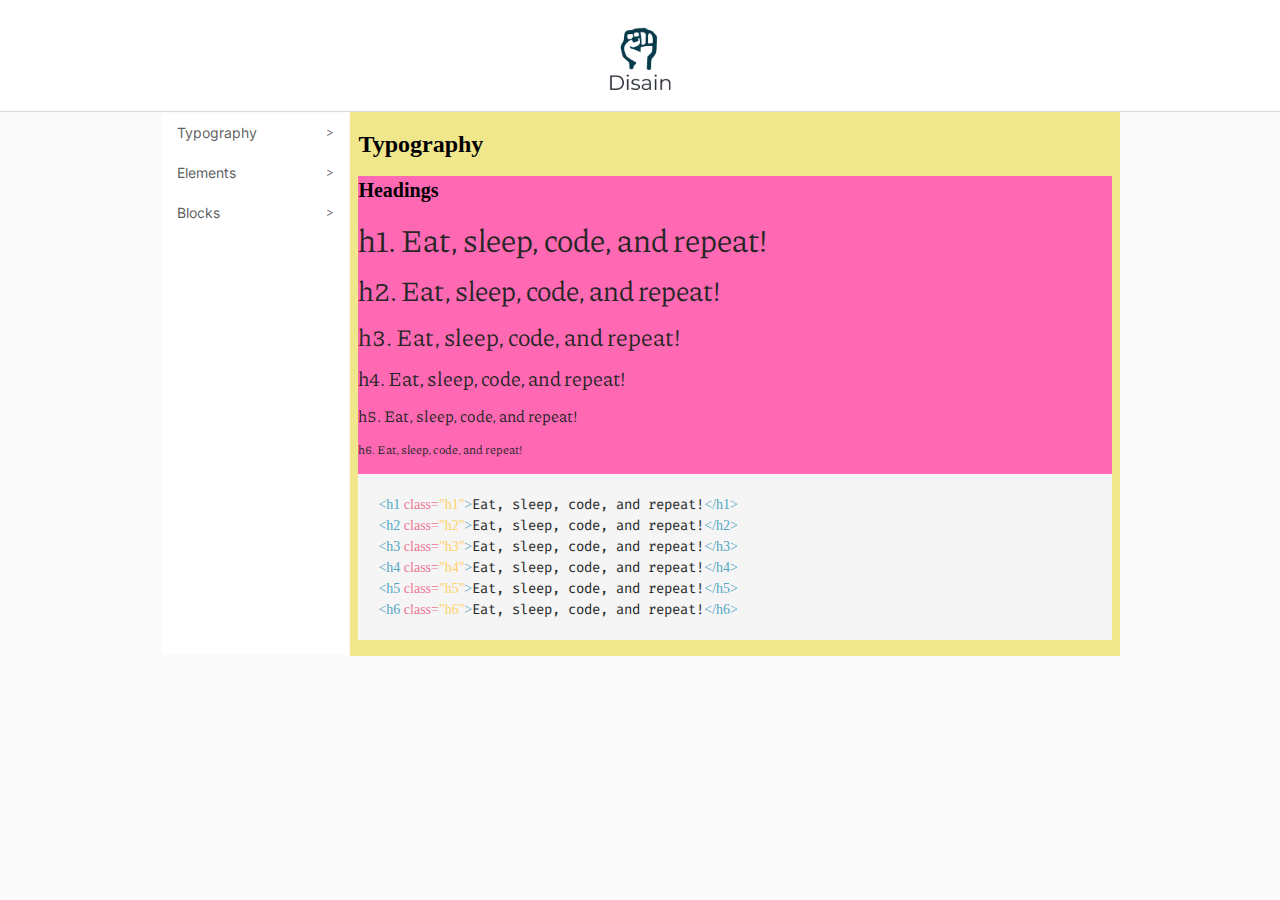
==== index.html @ a1369aed "I fixed logo" ====
<!DOCTYPE html>
<html lang="en">
  <head>
    <meta charset="UTF-8" />
    <meta http-equiv="X-UA-Compatible" content="IE=edge" />
    <meta name="viewport" content="width=device-width, initial-scale=1.0" />
    <title>HTML & CSS Essentials</title>
    <link rel="preconnect" href="https://fonts.gstatic.com" />
    <link
      href="https://fonts.googleapis.com/css2?family=Fira+Code:wght@400;700&family=Montserrat:wght@400;700&family=Piazzolla:wght@400;700&family=Red+Hat+Display:wght@400;700&display=swap"
      rel="stylesheet"
    />
    <link rel="stylesheet" href="./styles.css" />
  </head>
  <body>
    <div class="wrapper">
      <header class="header">
        <a href="./index.html">
          <img class="header__img" src="./assets/desain-logo.svg" />
        </a>
      </header>
      <main>
        <aside class="sidebar">
          <ul>
            <li>
              <a href="./index.html"
                ><p>Typography</p>
                <span>></span></a
              >
            </li>
            <li>
              <a href="./elements.html"
                ><p>Elements</p>
                <span>></span></a
              >
            </li>
            <li>
              <a href="./blocks.html"
                ><p>Blocks</p>
                <span>></span></a
              >
            </li>
          </ul>
        </aside>
        <div class="container">
          <h1 class="title">Typography</h1>
          <section class="headings">
            <h2 class="subtitle">Headings</h2>
            <article class="headings__content">
              <h1>h1. Eat, sleep, code, and repeat!</h1>
              <h2>h2. Eat, sleep, code, and repeat!</h2>
              <h3>h3. Eat, sleep, code, and repeat!</h3>
              <h4>h4. Eat, sleep, code, and repeat!</h4>
              <h5>h5. Eat, sleep, code, and repeat!</h5>
              <h6>h6. Eat, sleep, code, and repeat!</h6>
            </article>
            <div class="code_content">
              <code class="code_line">
                <span class="code_line--tag">&lt;h1</span><span class="code_line--attribute"> class=</span><span class="code_line--value">&quot;h1&quot;</span><span class="code_line--tag">&gt;</span>Eat, sleep, code, and repeat!<span class="code_line--tag">&lt;&sol;h1&gt;</span>
              </code>
              <code class="code_line">
                <span class="code_line--tag">&lt;h2</span><span class="code_line--attribute"> class=</span><span class="code_line--value">&quot;h2&quot;</span><span class="code_line--tag">&gt;</span>Eat, sleep, code, and repeat!<span class="code_line--tag">&lt;&sol;h2&gt;</span>
              </code>
              <code class="code_line">
                <span class="code_line--tag">&lt;h3</span><span class="code_line--attribute"> class=</span><span class="code_line--value">&quot;h3&quot;</span><span class="code_line--tag">&gt;</span>Eat, sleep, code, and repeat!<span class="code_line--tag">&lt;&sol;h3&gt;</span>
              </code>
              <code class="code_line">
                <span class="code_line--tag">&lt;h4</span><span class="code_line--attribute"> class=</span><span class="code_line--value">&quot;h4&quot;</span><span class="code_line--tag">&gt;</span>Eat, sleep, code, and repeat!<span class="code_line--tag">&lt;&sol;h4&gt;</span>
              </code>
              <code class="code_line">
                <span class="code_line--tag">&lt;h5</span><span class="code_line--attribute"> class=</span><span class="code_line--value">&quot;h5&quot;</span><span class="code_line--tag">&gt;</span>Eat, sleep, code, and repeat!<span class="code_line--tag">&lt;&sol;h5&gt;</span>
              </code>
              <code class="code_line">
                <span class="code_line--tag">&lt;h6</span><span class="code_line--attribute"> class=</span><span class="code_line--value">&quot;h6&quot;</span><span class="code_line--tag">&gt;</span>Eat, sleep, code, and repeat!<span class="code_line--tag">&lt;&sol;h6&gt;</span>
              </code>
            </div>
          </section>
      </main>
    </div>
  </body>
</html>
---- styles.css ----
@import url("https://fonts.googleapis.com/css2?family=Fira+Code:wght@400;700&family=Montserrat:wght@400;700&family=Piazzolla:wght@400;700&family=Inter:wght@400;700&family=Red+Hat+Display:wght@400;700&display=swap");

@import url("./stylesheets/global.css");
@import url("./stylesheets/containers.css");
@import url("./stylesheets/header.css");
@import url("./stylesheets/sidebar.css");
@import url("./stylesheets/headings.css");
@import url("./stylesheets/code.css");
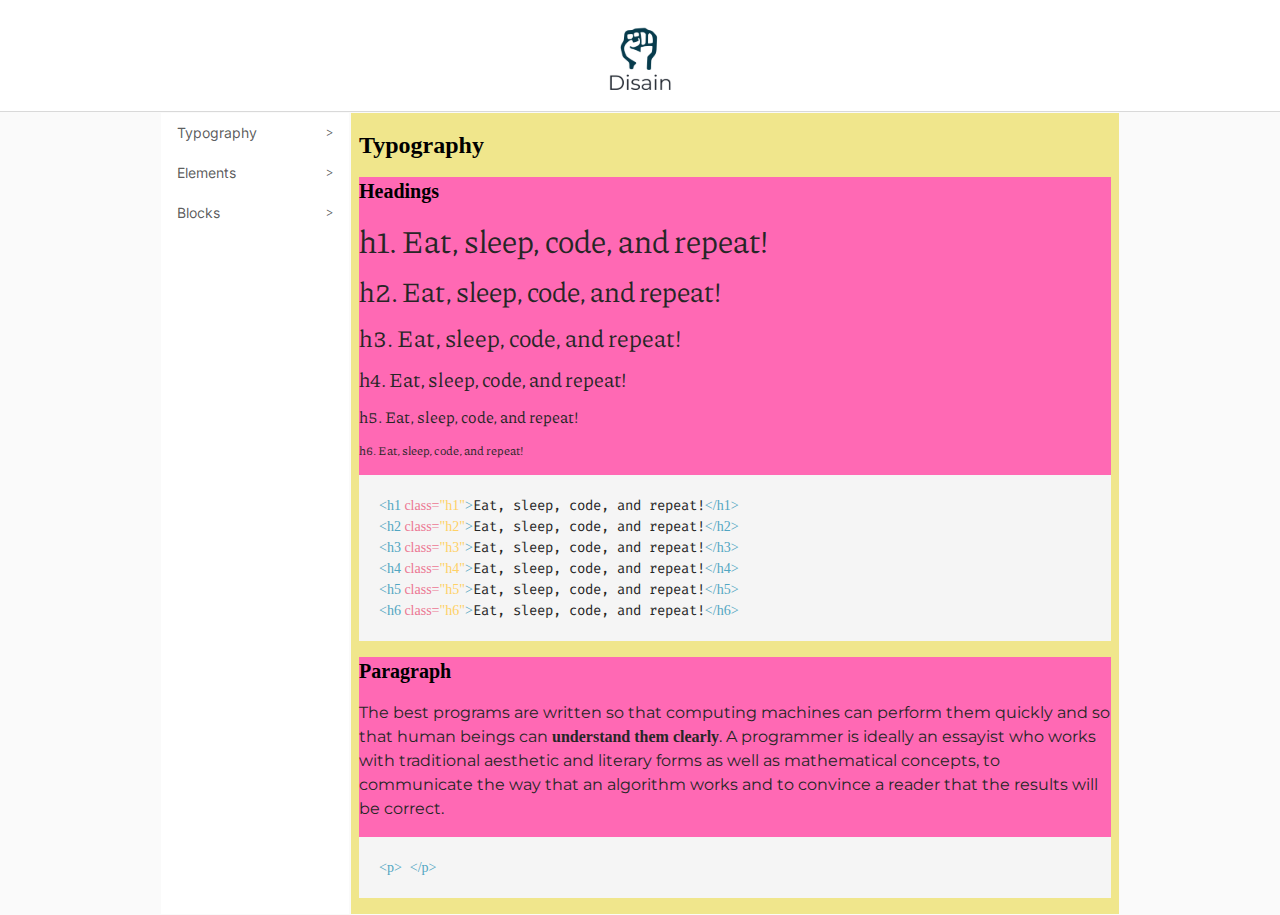
==== commit 9f9f2403: "I implemented the paragraph section" ====
--- a/index.html
+++ b/index.html
@@ -44,7 +44,7 @@
         </aside>
         <div class="container">
           <h1 class="title">Typography</h1>
-          <section class="headings">
+          <section class="section_content">
             <h2 class="subtitle">Headings</h2>
             <article class="headings__content">
               <h1>h1. Eat, sleep, code, and repeat!</h1>
@@ -75,6 +75,17 @@
               </code>
             </div>
           </section>
+          <section class="section_content">
+            <h2 class="subtitle">Paragraph</h2>
+            <article class="paragraph_content">
+              <p>The best programs are written so that computing machines can perform them quickly and so that human beings can <span>understand them clearly</span>. A programmer is ideally an essayist who works with traditional aesthetic and literary forms as well as mathematical concepts, to communicate the way that an algorithm works and to convince a reader that the results will be correct.</p>
+            </article>
+            <div class="code_content">
+              <code class="code_line">
+                <span class="code_line--tag">&lt;p</span><span class="code_line--tag">&gt;</span> <span class="code_line--tag">&lt;&sol;p&gt;</span>
+              </code>
+            </div>
+          </section>
       </main>
     </div>
   </body>
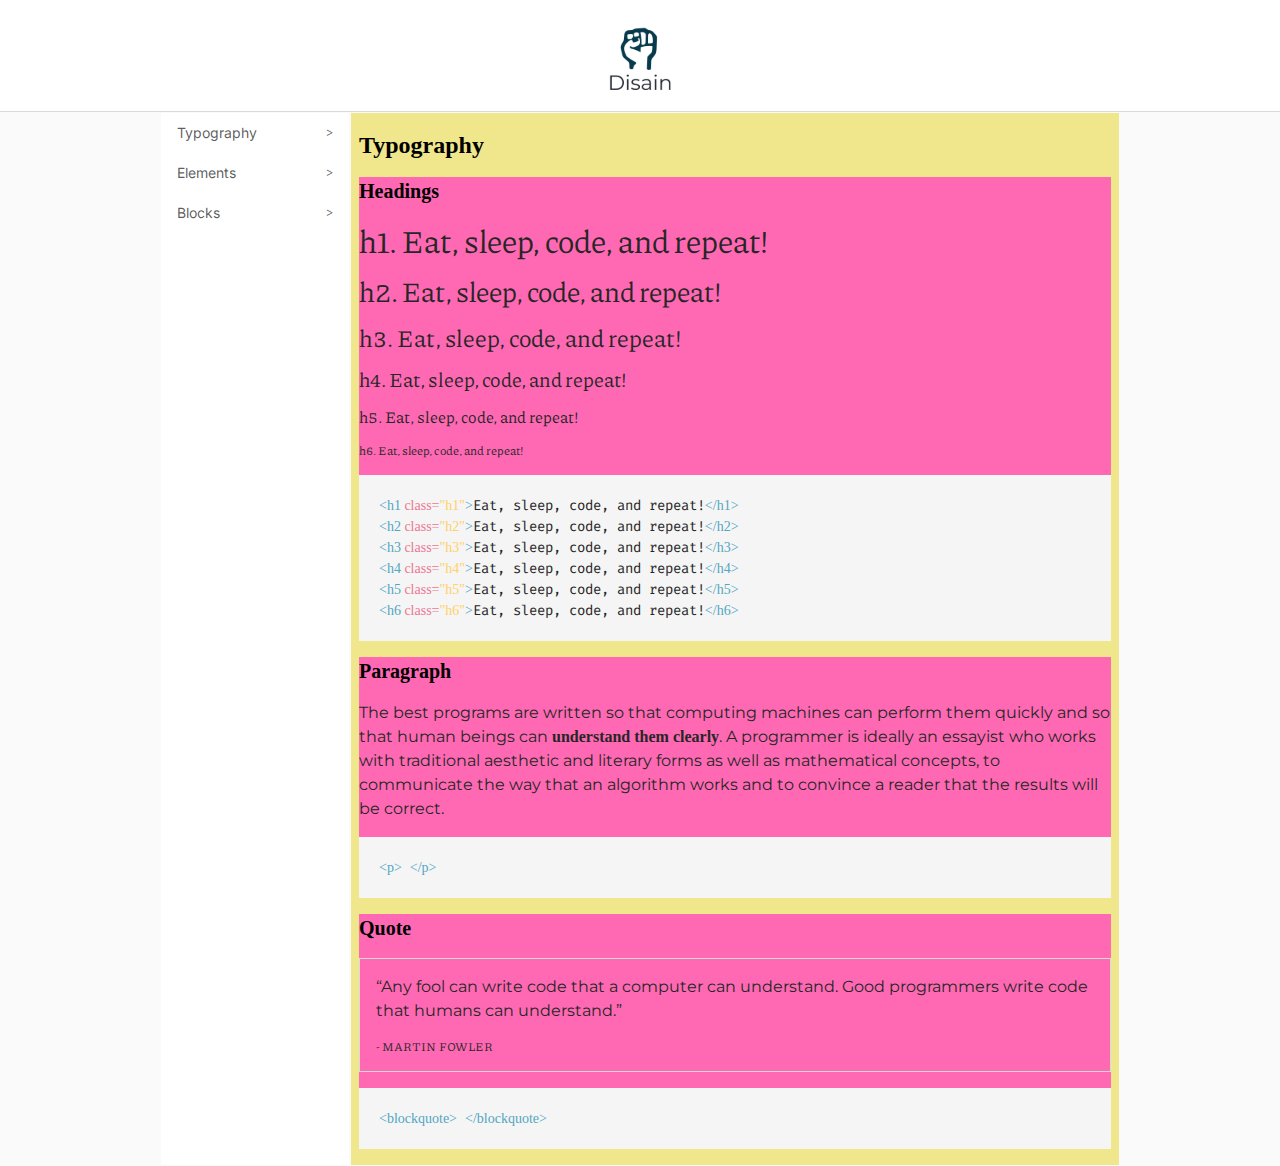
==== commit 5555a03c: "I created the quote section in index.html" ====
--- a/index.html
+++ b/index.html
@@ -86,6 +86,20 @@
               </code>
             </div>
           </section>
+          <section class="section_content">
+            <h2 class="subtitle">Quote</h2>
+            <article class="quote_content">
+              <blockquote>
+                <p>“Any fool can write code that a computer can understand. Good programmers write code that humans can understand.”</p>
+                <h6>- Martin Fowler</h6>
+              </blockquote>
+            </article>
+            <div class="code_content">
+              <code class="code_line">
+                <span class="code_line--tag">&lt;blockquote</span><span class="code_line--tag">&gt;</span> <span class="code_line--tag">&lt;&sol;blockquote&gt;</span>
+              </code>
+            </div>
+          </section>
       </main>
     </div>
   </body>
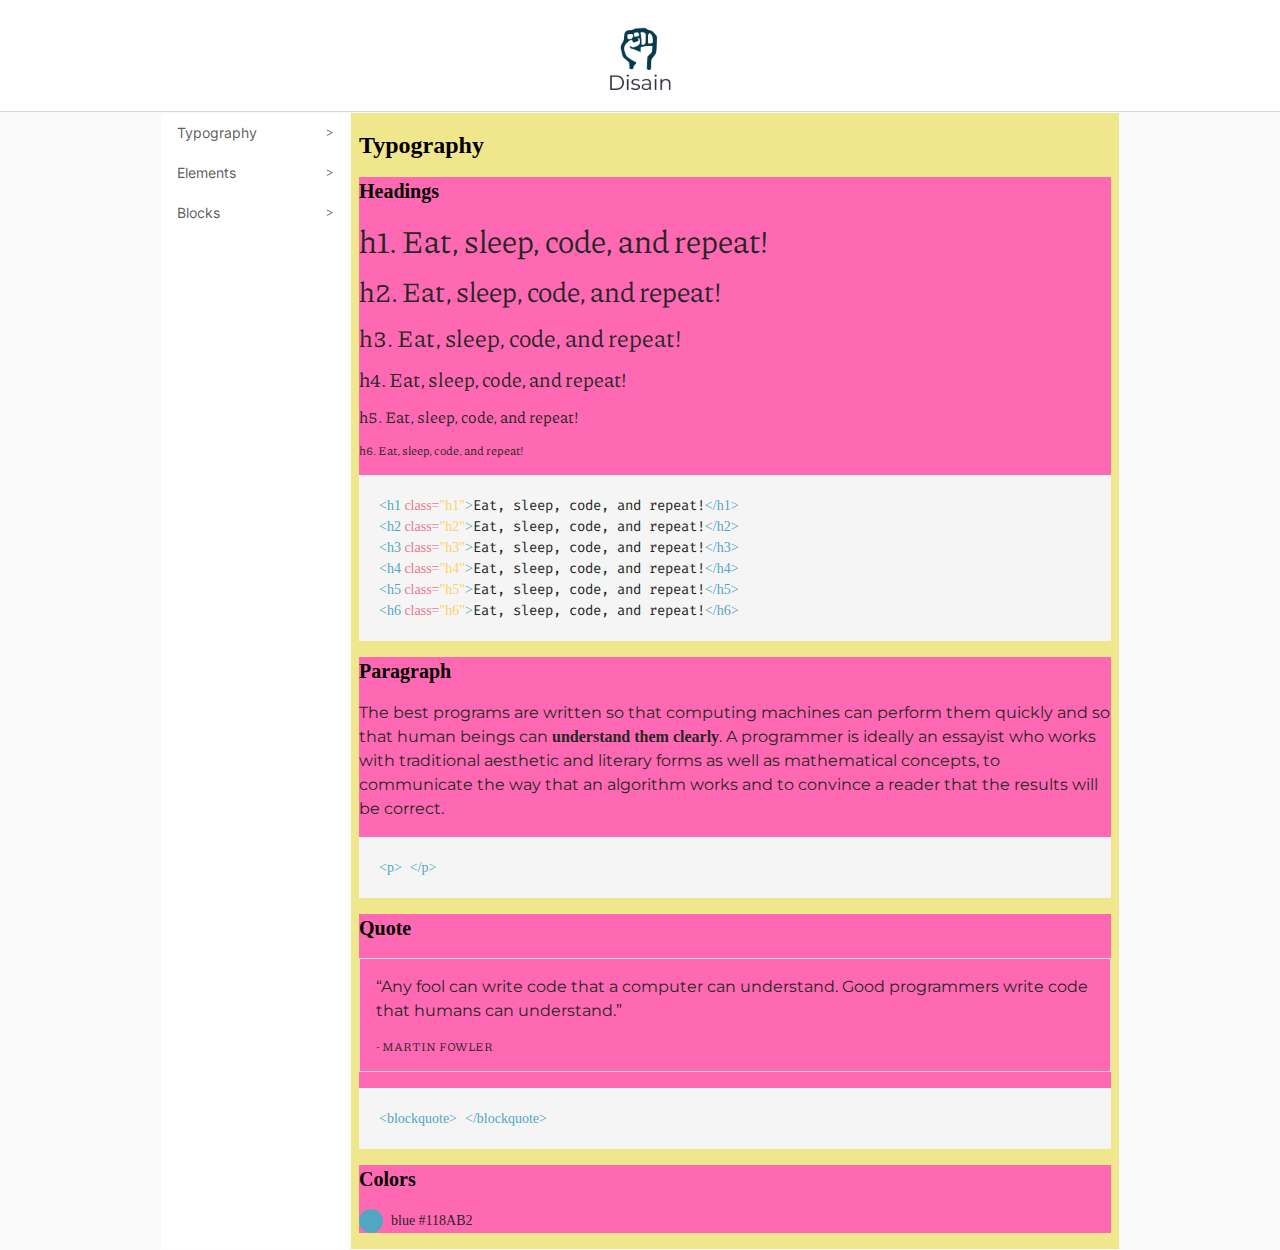
==== commit ae3fcf71: "I implemented the color_element class with their styles" ====
--- a/index.html
+++ b/index.html
@@ -100,6 +100,15 @@
               </code>
             </div>
           </section>
+          <section class="section_content">
+            <h2 class="subtitle">Colors</h2>
+            <article class="colors_content">
+              <div class="color_element">
+                <div class="color_element__img"></div>
+                <p class="color_element__name">blue #118AB2</p>
+              </div>
+            </article>
+          </section>
       </main>
     </div>
   </body>
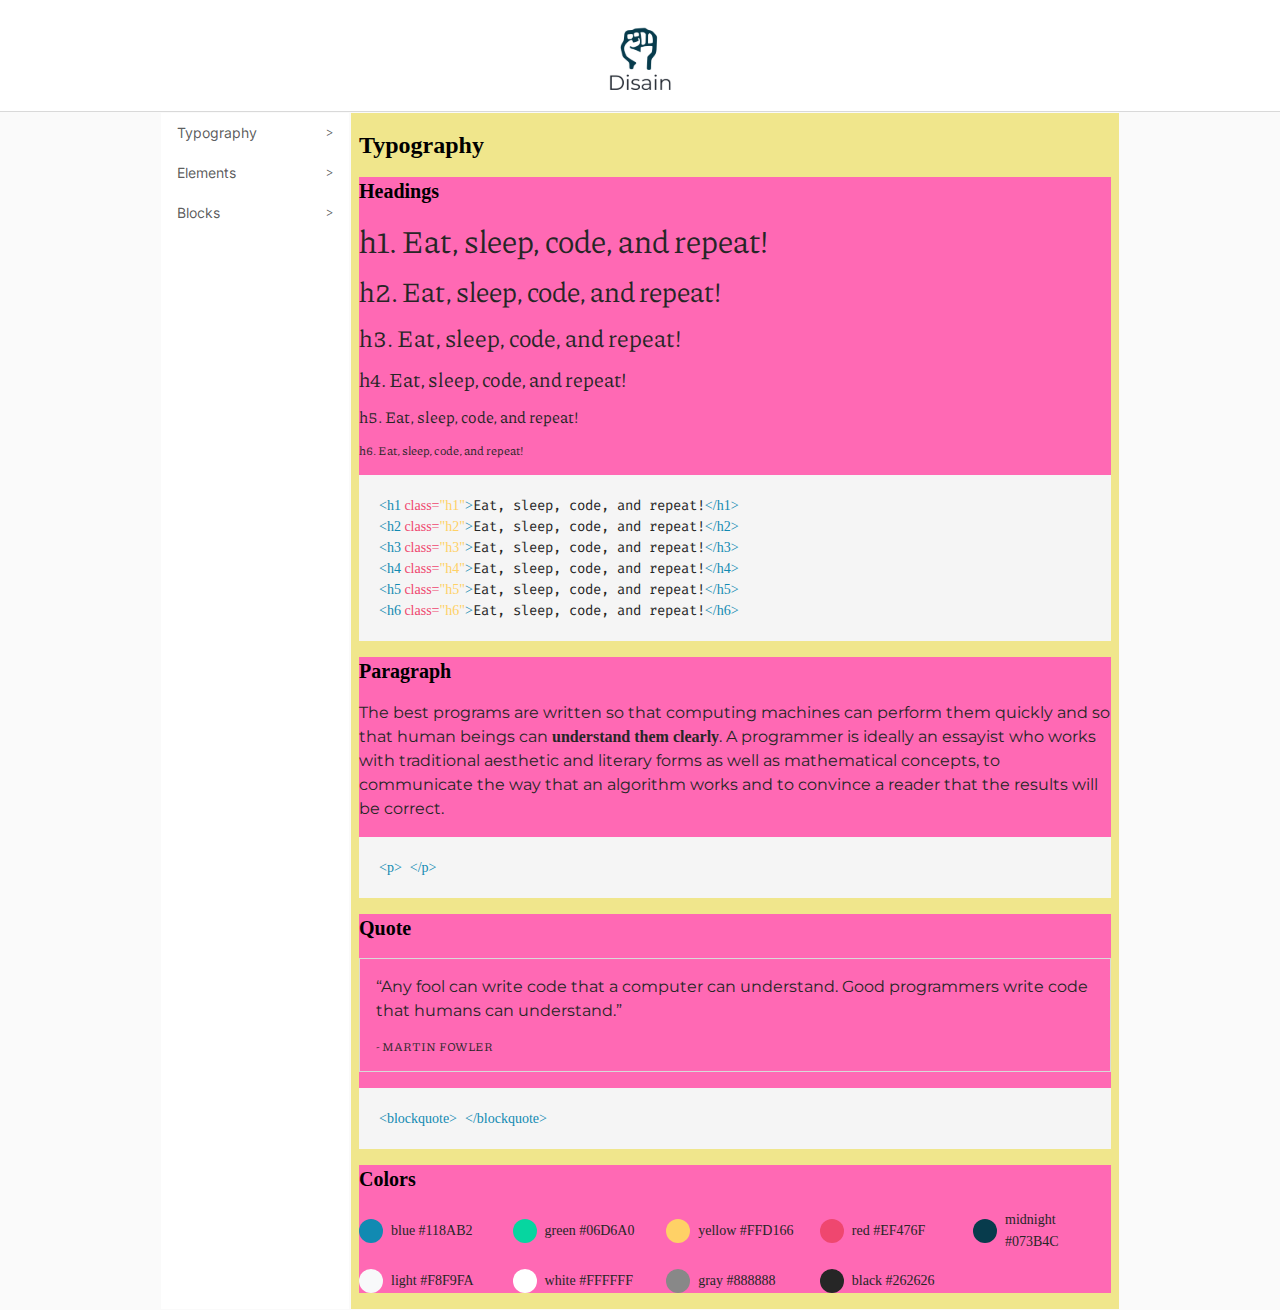
==== commit f2c7898e: "I completed the colors section" ====
--- a/index.html
+++ b/index.html
@@ -104,8 +104,40 @@
             <h2 class="subtitle">Colors</h2>
             <article class="colors_content">
               <div class="color_element">
-                <div class="color_element__img"></div>
+                <div class="color_element__img color_element--blue"></div>
                 <p class="color_element__name">blue #118AB2</p>
+              </div>
+              <div class="color_element">
+                <div class="color_element__img color_element--green"></div>
+                <p class="color_element__name">green #06D6A0</p>
+              </div>
+              <div class="color_element">
+                <div class="color_element__img color_element--yellow"></div>
+                <p class="color_element__name">yellow #FFD166</p>
+              </div>
+              <div class="color_element">
+                <div class="color_element__img color_element--red"></div>
+                <p class="color_element__name">red #EF476F</p>
+              </div>
+              <div class="color_element">
+                <div class="color_element__img color_element--midnight"></div>
+                <p class="color_element__name">midnight #073B4C</p>
+              </div>
+              <div class="color_element">
+                <div class="color_element__img color_element--light"></div>
+                <p class="color_element__name">light #F8F9FA</p>
+              </div>
+              <div class="color_element">
+                <div class="color_element__img color_element--white"></div>
+                <p class="color_element__name">white #FFFFFF</p>
+              </div>
+              <div class="color_element">
+                <div class="color_element__img color_element--gray"></div>
+                <p class="color_element__name">gray #888888</p>
+              </div>
+              <div class="color_element">
+                <div class="color_element__img color_element--black"></div>
+                <p class="color_element__name">black #262626</p>
               </div>
             </article>
           </section>
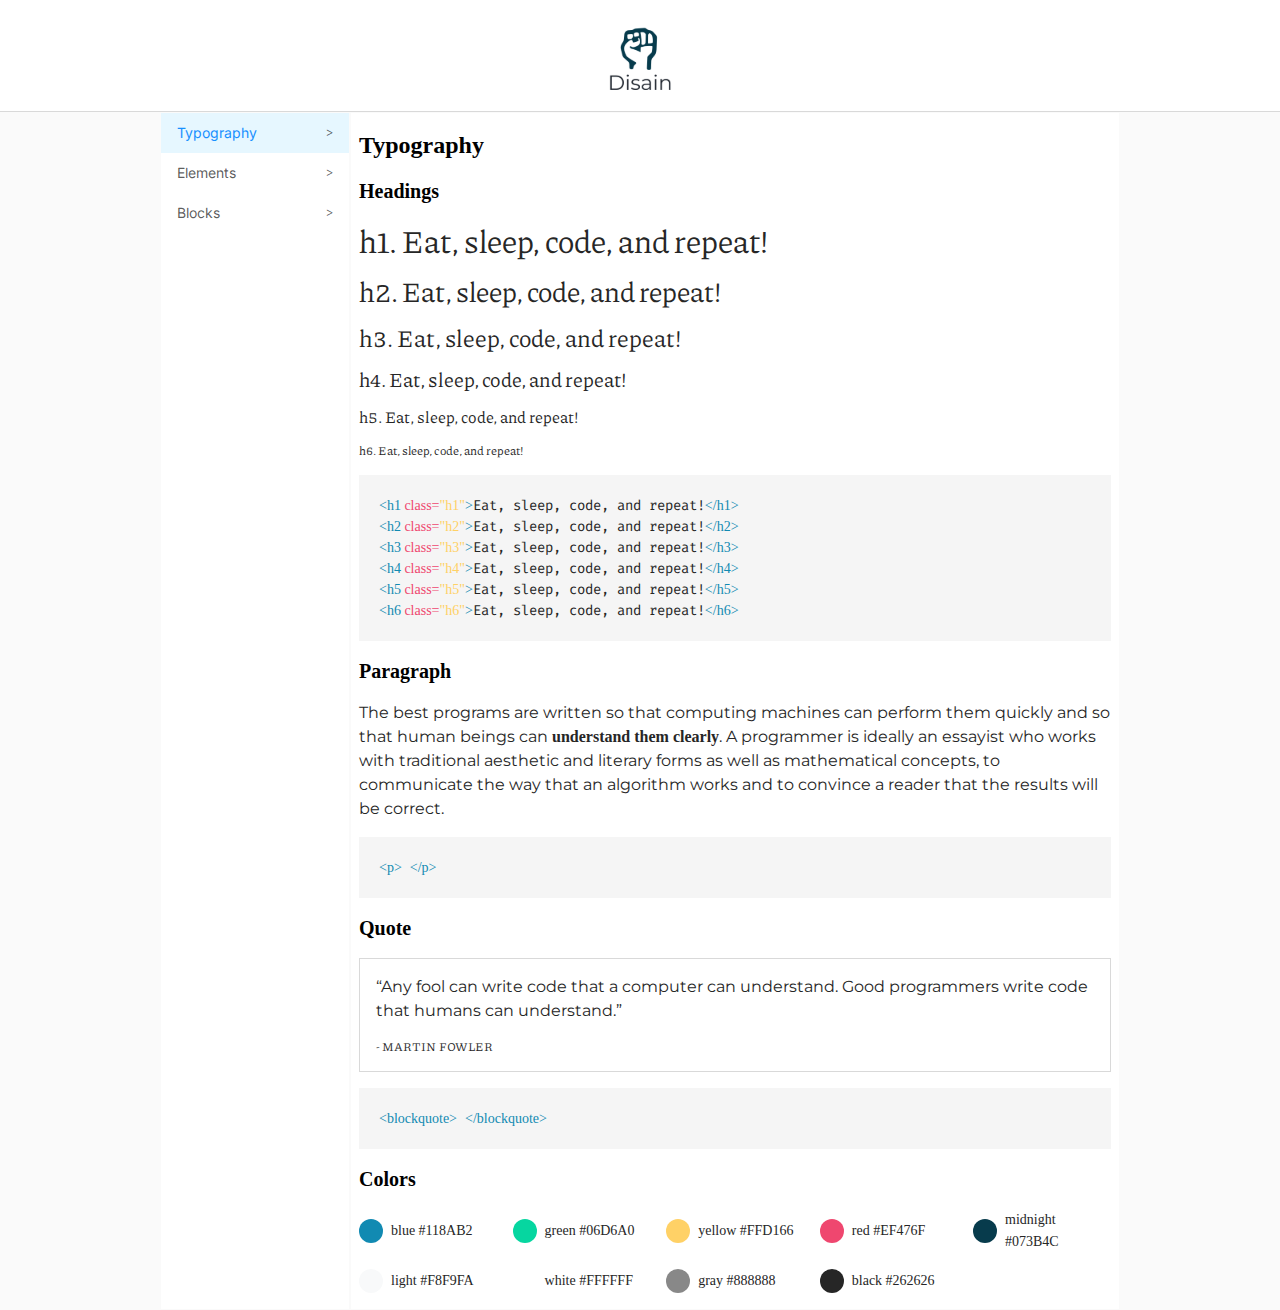
==== commit 10eca0b8: "I created the active class for any element in sidebar" ====
--- a/index.html
+++ b/index.html
@@ -22,7 +22,7 @@
       <main>
         <aside class="sidebar">
           <ul>
-            <li>
+            <li class="active">
               <a href="./index.html"
                 ><p>Typography</p>
                 <span>></span></a
@@ -56,33 +56,67 @@
             </article>
             <div class="code_content">
               <code class="code_line">
-                <span class="code_line--tag">&lt;h1</span><span class="code_line--attribute"> class=</span><span class="code_line--value">&quot;h1&quot;</span><span class="code_line--tag">&gt;</span>Eat, sleep, code, and repeat!<span class="code_line--tag">&lt;&sol;h1&gt;</span>
+                <span class="code_line--tag">&lt;h1</span
+                ><span class="code_line--attribute"> class=</span
+                ><span class="code_line--value">&quot;h1&quot;</span
+                ><span class="code_line--tag">&gt;</span>Eat, sleep, code, and
+                repeat!<span class="code_line--tag">&lt;&sol;h1&gt;</span>
               </code>
               <code class="code_line">
-                <span class="code_line--tag">&lt;h2</span><span class="code_line--attribute"> class=</span><span class="code_line--value">&quot;h2&quot;</span><span class="code_line--tag">&gt;</span>Eat, sleep, code, and repeat!<span class="code_line--tag">&lt;&sol;h2&gt;</span>
+                <span class="code_line--tag">&lt;h2</span
+                ><span class="code_line--attribute"> class=</span
+                ><span class="code_line--value">&quot;h2&quot;</span
+                ><span class="code_line--tag">&gt;</span>Eat, sleep, code, and
+                repeat!<span class="code_line--tag">&lt;&sol;h2&gt;</span>
               </code>
               <code class="code_line">
-                <span class="code_line--tag">&lt;h3</span><span class="code_line--attribute"> class=</span><span class="code_line--value">&quot;h3&quot;</span><span class="code_line--tag">&gt;</span>Eat, sleep, code, and repeat!<span class="code_line--tag">&lt;&sol;h3&gt;</span>
+                <span class="code_line--tag">&lt;h3</span
+                ><span class="code_line--attribute"> class=</span
+                ><span class="code_line--value">&quot;h3&quot;</span
+                ><span class="code_line--tag">&gt;</span>Eat, sleep, code, and
+                repeat!<span class="code_line--tag">&lt;&sol;h3&gt;</span>
               </code>
               <code class="code_line">
-                <span class="code_line--tag">&lt;h4</span><span class="code_line--attribute"> class=</span><span class="code_line--value">&quot;h4&quot;</span><span class="code_line--tag">&gt;</span>Eat, sleep, code, and repeat!<span class="code_line--tag">&lt;&sol;h4&gt;</span>
+                <span class="code_line--tag">&lt;h4</span
+                ><span class="code_line--attribute"> class=</span
+                ><span class="code_line--value">&quot;h4&quot;</span
+                ><span class="code_line--tag">&gt;</span>Eat, sleep, code, and
+                repeat!<span class="code_line--tag">&lt;&sol;h4&gt;</span>
               </code>
               <code class="code_line">
-                <span class="code_line--tag">&lt;h5</span><span class="code_line--attribute"> class=</span><span class="code_line--value">&quot;h5&quot;</span><span class="code_line--tag">&gt;</span>Eat, sleep, code, and repeat!<span class="code_line--tag">&lt;&sol;h5&gt;</span>
+                <span class="code_line--tag">&lt;h5</span
+                ><span class="code_line--attribute"> class=</span
+                ><span class="code_line--value">&quot;h5&quot;</span
+                ><span class="code_line--tag">&gt;</span>Eat, sleep, code, and
+                repeat!<span class="code_line--tag">&lt;&sol;h5&gt;</span>
               </code>
               <code class="code_line">
-                <span class="code_line--tag">&lt;h6</span><span class="code_line--attribute"> class=</span><span class="code_line--value">&quot;h6&quot;</span><span class="code_line--tag">&gt;</span>Eat, sleep, code, and repeat!<span class="code_line--tag">&lt;&sol;h6&gt;</span>
+                <span class="code_line--tag">&lt;h6</span
+                ><span class="code_line--attribute"> class=</span
+                ><span class="code_line--value">&quot;h6&quot;</span
+                ><span class="code_line--tag">&gt;</span>Eat, sleep, code, and
+                repeat!<span class="code_line--tag">&lt;&sol;h6&gt;</span>
               </code>
             </div>
           </section>
           <section class="section_content">
             <h2 class="subtitle">Paragraph</h2>
             <article class="paragraph_content">
-              <p>The best programs are written so that computing machines can perform them quickly and so that human beings can <span>understand them clearly</span>. A programmer is ideally an essayist who works with traditional aesthetic and literary forms as well as mathematical concepts, to communicate the way that an algorithm works and to convince a reader that the results will be correct.</p>
+              <p>
+                The best programs are written so that computing machines can
+                perform them quickly and so that human beings can
+                <span>understand them clearly</span>. A programmer is ideally an
+                essayist who works with traditional aesthetic and literary forms
+                as well as mathematical concepts, to communicate the way that an
+                algorithm works and to convince a reader that the results will
+                be correct.
+              </p>
             </article>
             <div class="code_content">
               <code class="code_line">
-                <span class="code_line--tag">&lt;p</span><span class="code_line--tag">&gt;</span> <span class="code_line--tag">&lt;&sol;p&gt;</span>
+                <span class="code_line--tag">&lt;p</span
+                ><span class="code_line--tag">&gt;</span>
+                <span class="code_line--tag">&lt;&sol;p&gt;</span>
               </code>
             </div>
           </section>
@@ -90,13 +124,18 @@
             <h2 class="subtitle">Quote</h2>
             <article class="quote_content">
               <blockquote>
-                <p>“Any fool can write code that a computer can understand. Good programmers write code that humans can understand.”</p>
+                <p>
+                  “Any fool can write code that a computer can understand. Good
+                  programmers write code that humans can understand.”
+                </p>
                 <h6>- Martin Fowler</h6>
               </blockquote>
             </article>
             <div class="code_content">
               <code class="code_line">
-                <span class="code_line--tag">&lt;blockquote</span><span class="code_line--tag">&gt;</span> <span class="code_line--tag">&lt;&sol;blockquote&gt;</span>
+                <span class="code_line--tag">&lt;blockquote</span
+                ><span class="code_line--tag">&gt;</span>
+                <span class="code_line--tag">&lt;&sol;blockquote&gt;</span>
               </code>
             </div>
           </section>
@@ -141,6 +180,7 @@
               </div>
             </article>
           </section>
+        </div>
       </main>
     </div>
   </body>
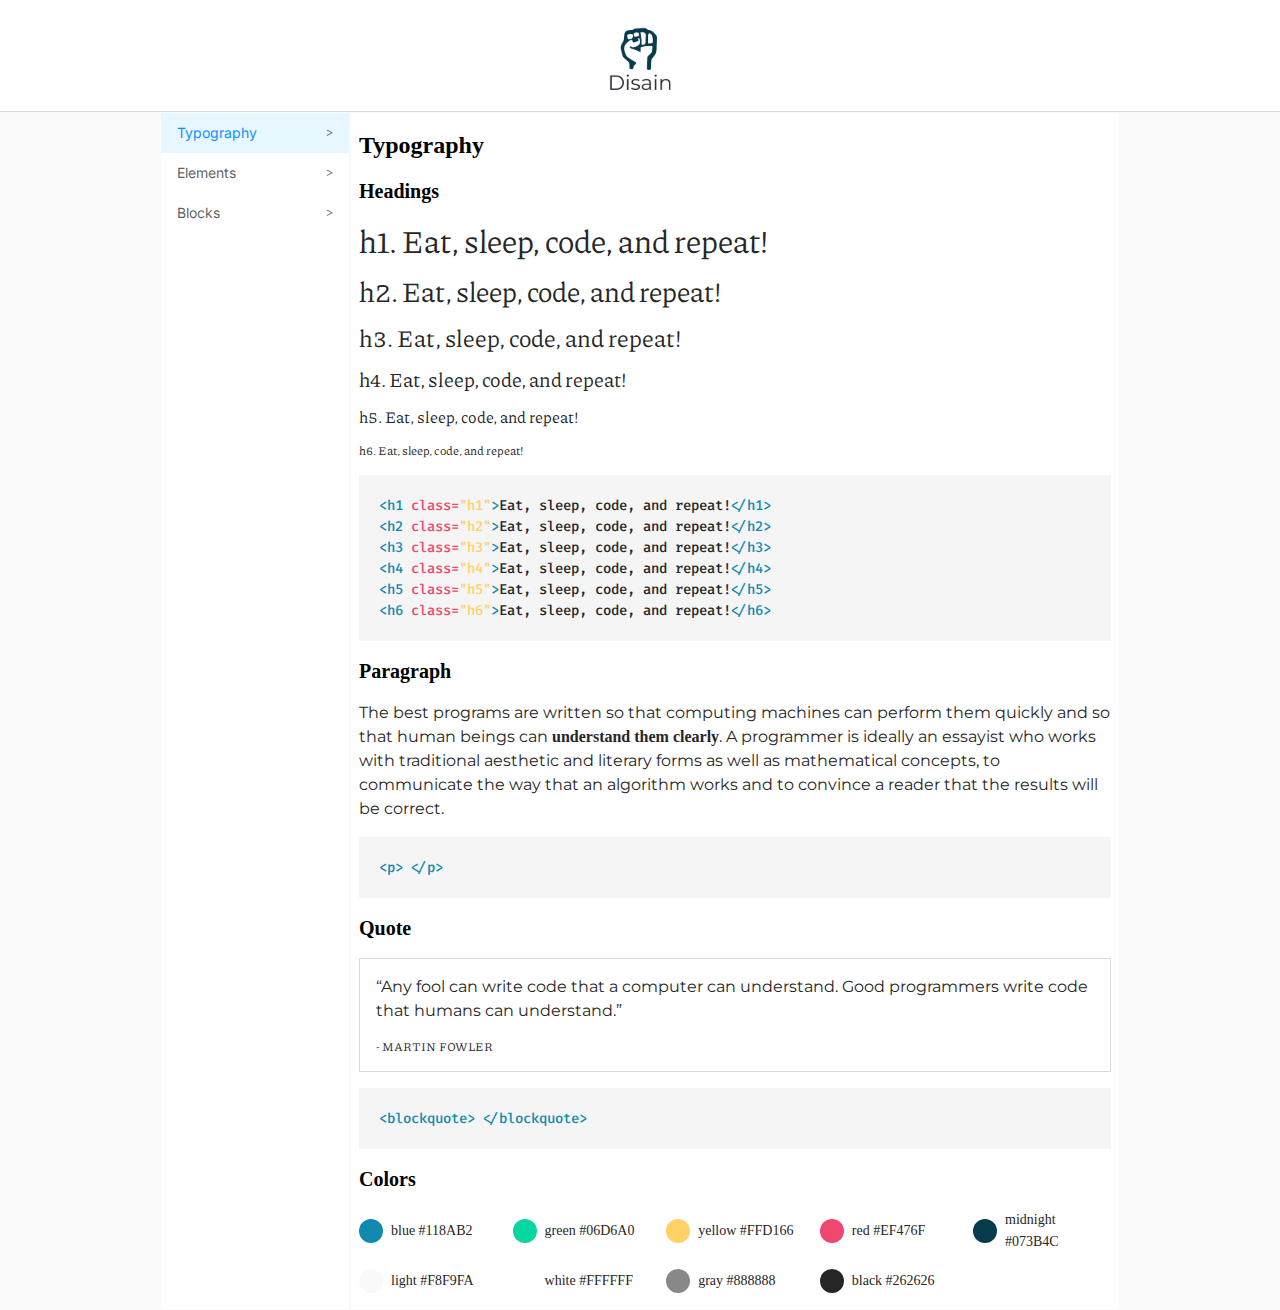
==== commit 04e0de87: "I added the codeable favicon" ====
--- a/index.html
+++ b/index.html
@@ -11,6 +11,7 @@
       rel="stylesheet"
     />
     <link rel="stylesheet" href="./styles.css" />
+    <link rel="shortcut icon" href="./assets/favicon.ico" type="image/x-icon" />
   </head>
   <body>
     <div class="wrapper">
--- a/styles.css
+++ b/styles.css
@@ -1,4 +1,4 @@
-@import url("https://fonts.googleapis.com/css2?family=Fira+Code:wght@400;700&family=Montserrat:wght@400;700&family=Piazzolla:wght@400;700&family=Inter:wght@400;700&family=Red+Hat+Display:wght@400;700&display=swap");
+@import url("https://fonts.googleapis.com/css2?family=Fira+Code:wght@400;500;700&family=Montserrat:wght@400;700&family=Piazzolla:wght@400;700&family=Inter:wght@400;700&family=Red+Hat+Display:wght@400;700&display=swap");
 
 @import url("./stylesheets/global.css");
 @import url("./stylesheets/containers.css");
@@ -6,3 +6,7 @@
 @import url("./stylesheets/sidebar.css");
 @import url("./stylesheets/headings.css");
 @import url("./stylesheets/code.css");
+@import url("./stylesheets/button.css");
+@import url("./stylesheets/tab.css");
+@import url("./stylesheets/list-item.css");
+@import url("./stylesheets/input.css");
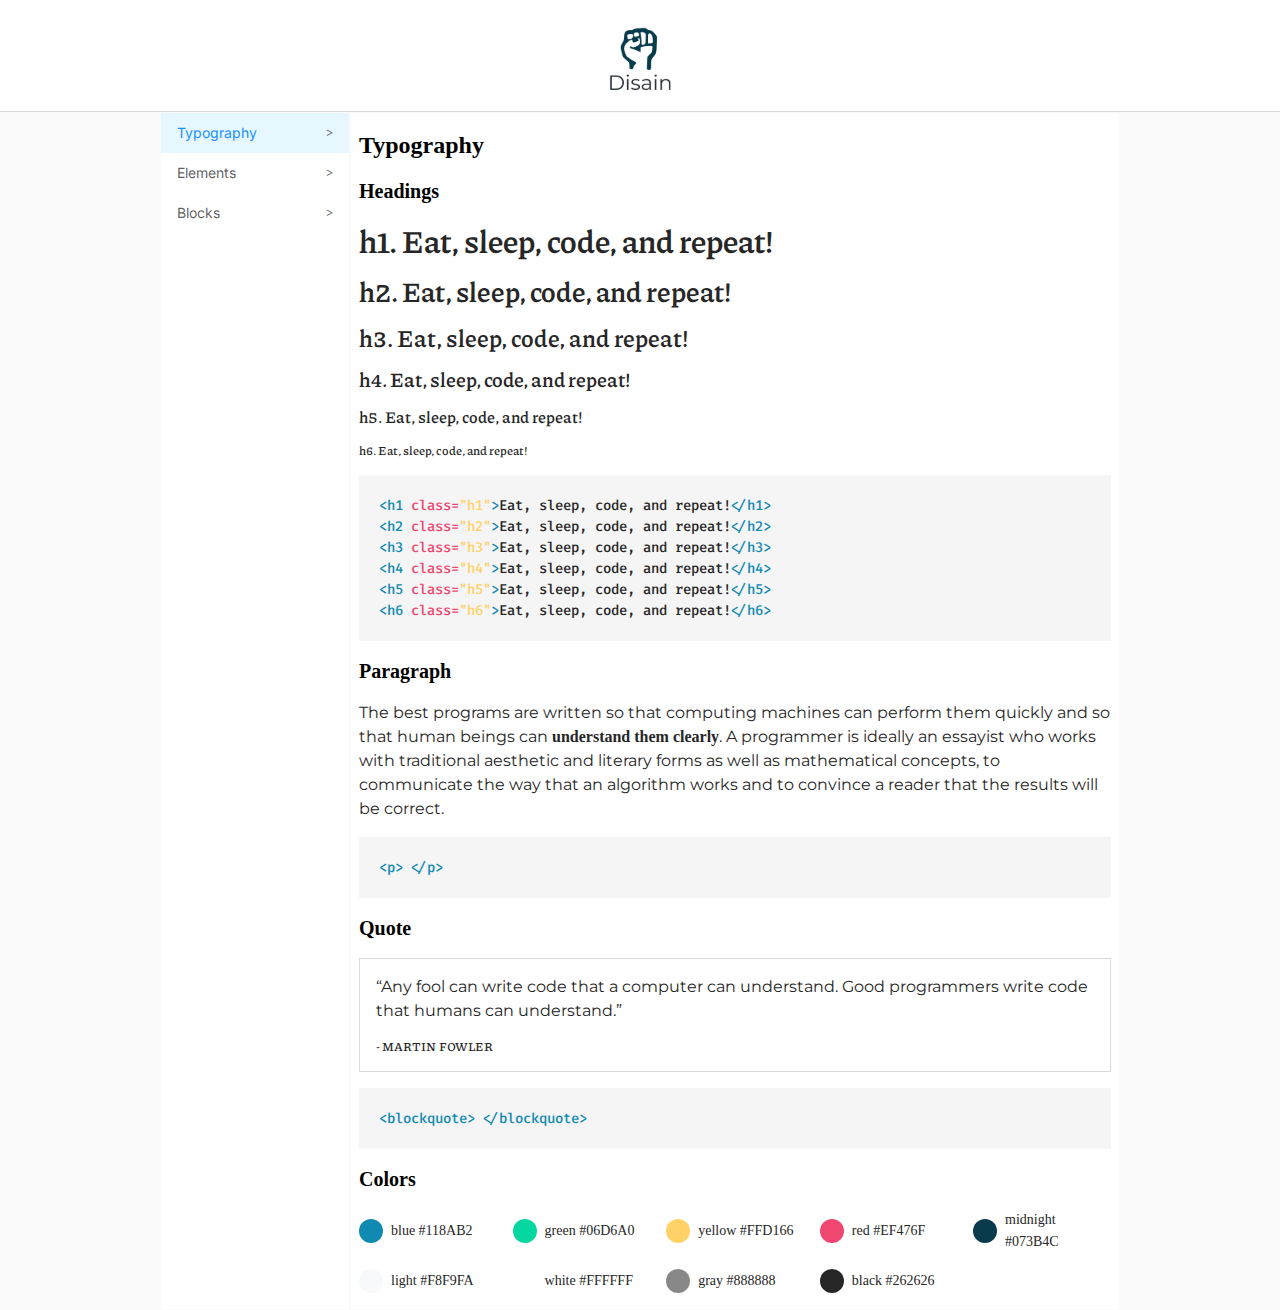
==== commit 4d9be7be: "I fixed the order of directories and css files" ====
--- a/index.html
+++ b/index.html
@@ -10,7 +10,7 @@
       href="https://fonts.googleapis.com/css2?family=Fira+Code:wght@400;700&family=Montserrat:wght@400;700&family=Piazzolla:wght@400;700&family=Red+Hat+Display:wght@400;700&display=swap"
       rel="stylesheet"
     />
-    <link rel="stylesheet" href="./styles.css" />
+    <link rel="stylesheet" href="./css/style.css" />
     <link rel="shortcut icon" href="./assets/favicon.ico" type="image/x-icon" />
   </head>
   <body>
--- a/css/style.css
+++ b/css/style.css
@@ -0,0 +1,16 @@
+@import url("https://fonts.googleapis.com/css2?family=Fira+Code:wght@400;500;700&family=Montserrat:wght@400;700&family=Piazzolla:wght@400;700&family=Inter:wght@400;700&family=Red+Hat+Display:wght@400;700&display=swap");
+
+@import url("./global.css");
+@import url("./containers.css");
+@import url("./components/header.css");
+@import url("./components/sidebar.css");
+@import url("./components/headings.css");
+@import url("./components/code.css");
+@import url("./components/button.css");
+@import url("./components/tab.css");
+@import url("./components/list-item.css");
+@import url("./components/input.css");
+@import url("./components/table.css");
+@import url("./components/banner.css");
+@import url("./components/card.css");
+@import url("./components/form.css");
